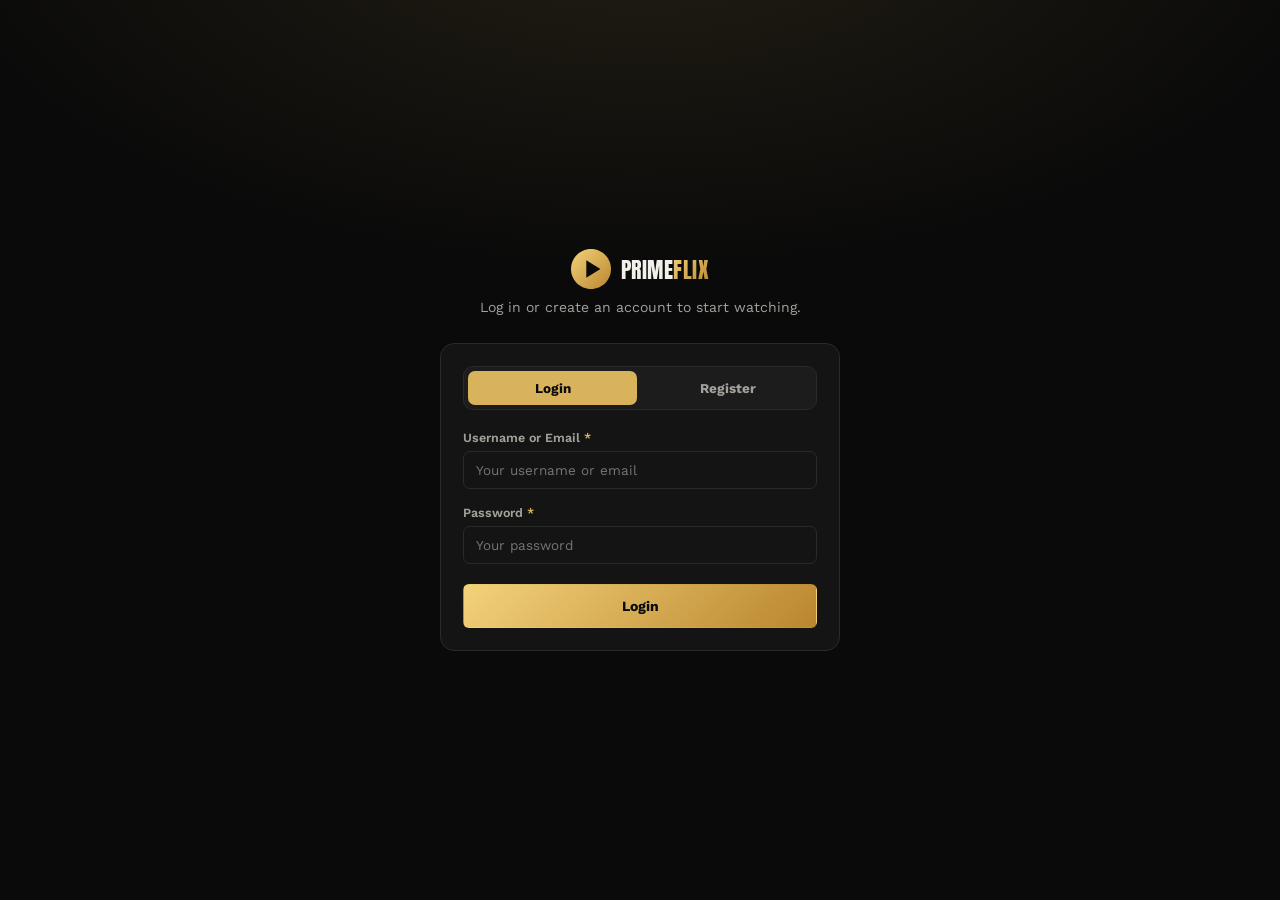
==== login.html @ 798533f0 "Add files via upload" ====
<!DOCTYPE html>
<html lang="en">
<head>
<meta charset="UTF-8">
<meta name="viewport" content="width=device-width, initial-scale=1.0">
<title>Login — Prime Flix</title>
<link rel="preconnect" href="https://fonts.googleapis.com">
<link rel="preconnect" href="https://fonts.gstatic.com" crossorigin>
<link href="https://fonts.googleapis.com/css2?family=Anton&family=Work+Sans:wght@400;500;600;700&display=swap" rel="stylesheet">
<link rel="stylesheet" href="style.css">
<link rel="icon" href="favicon.ico" sizes="any">
<link rel="icon" href="favicon.svg" type="image/svg+xml">
<link rel="apple-touch-icon" href="apple-touch-icon.png">
<link rel="manifest" href="site.webmanifest">
<meta name="theme-color" content="#0a0a0a">
</head>
<body class="login-page">

<!-- =========================================================
     LOGIN / REGISTER — halaman berasingan daripada laman utama
     (index.html). Selepas berjaya log masuk/daftar, sesi disimpan
     dalam localStorage (login.js) dan pengguna dibawa ke index.html
     (atau ke ?redirect=... jika page ni dibuka melalui requireAuth()
     pada movie.html / watch.html / index.html).
     ========================================================= -->
<div class="auth-gate" id="authGate">
  <div class="auth-gate-inner">
    <a href="index.html" class="logo auth-gate-logo" aria-label="Prime Flix - Home">
      <svg class="logo-mark" width="40" height="40" viewBox="0 0 34 34" fill="none" xmlns="http://www.w3.org/2000/svg">
        <path d="M17 0C7.6 0 0 7.6 0 17s7.6 17 17 17 17-7.6 17-17S26.4 0 17 0Z" fill="url(#pfGradGate)"/>
        <path d="M13 9.5 25 17l-12 7.5V9.5Z" fill="#0A0A0A"/>
        <defs>
          <linearGradient id="pfGradGate" x1="0" y1="0" x2="34" y2="34" gradientUnits="userSpaceOnUse">
            <stop stop-color="#F3D27A"/>
            <stop offset="1" stop-color="#B9862F"/>
          </linearGradient>
        </defs>
      </svg>
      <span class="logo-word">PRIME<span class="logo-word-accent">FLIX</span></span>
    </a>
    <p class="auth-gate-tagline">Log in or create an account to start watching.</p>

    <div class="auth-gate-card">
      <div class="auth-gate-tabs" id="authGateTabs">
        <button type="button" class="auth-gate-tab active" data-gate-tab="login">Login</button>
        <button type="button" class="auth-gate-tab" data-gate-tab="register">Register</button>
      </div>

      <form id="gateLoginForm" class="admin-form auth-gate-form" novalidate>
        <label class="form-field">
          <span>Username or Email <em>*</em></span>
          <input type="text" name="Username" required placeholder="Your username or email" autocomplete="username">
        </label>
        <label class="form-field">
          <span>Password <em>*</em></span>
          <input type="password" name="Password" required placeholder="Your password" autocomplete="current-password">
        </label>

        <div class="form-error" data-form-error hidden></div>

        <button type="submit" class="btn btn-primary auth-gate-submit" data-submit-btn>Login</button>
      </form>

      <form id="gateRegisterForm" class="admin-form auth-gate-form" novalidate hidden>
        <label class="form-field">
          <span>Username <em>*</em></span>
          <input type="text" name="Username" required placeholder="Choose a username" autocomplete="username" minlength="3">
        </label>
        <label class="form-field">
          <span>Email <em>*</em></span>
          <input type="email" name="Email" required placeholder="you@example.com" autocomplete="email">
        </label>
        <label class="form-field">
          <span>Password <em>*</em></span>
          <input type="password" name="Password" required placeholder="At least 6 characters" autocomplete="new-password" minlength="6">
        </label>
        <label class="form-field">
          <span>Confirm Password <em>*</em></span>
          <input type="password" name="ConfirmPassword" required placeholder="Re-enter your password" autocomplete="new-password" minlength="6">
        </label>

        <div class="form-error" data-form-error hidden></div>

        <button type="submit" class="btn btn-primary auth-gate-submit" data-submit-btn>Register</button>
      </form>
    </div>
  </div>
</div>

<script src="login.js"></script>
</body>
</html>
---- style.css ----
/* =========================================================
   PRIME FLIX — Design tokens
   ========================================================= */
:root{
  --bg:            #0a0a0a;
  --bg-raised:     #141414;
  --bg-card:       #1c1c1c;
  --line:          #2a2a28;
  --gold:          #d9b25c;
  --gold-soft:     #f3d27a;
  --gold-deep:     #b9862f;
  --text:          #f2f0ea;
  --text-muted:    #a3a19a;
  --text-dim:      #706e68;

  --font-display: "Anton", "Arial Narrow", sans-serif;
  --font-body:    "Work Sans", -apple-system, BlinkMacSystemFont, sans-serif;

  --header-h: 72px;
}

*{ box-sizing:border-box; margin:0; padding:0; }

html{ scroll-behavior:smooth; }

body{
  background:var(--bg);
  color:var(--text);
  font-family:var(--font-body);
  -webkit-font-smoothing:antialiased;
  min-height:100vh;
}

a{ color:inherit; text-decoration:none; }
button{ font-family:inherit; cursor:pointer; }

/* Sembunyikan scrollbar menegak pada halaman utama sahaja (bukan
   movie.html) — tatal (scroll) masih berfungsi seperti biasa, cuma
   bar/track scrollbar tak dipaparkan secara visual. */
body:not(.detail-page){
  scrollbar-width:none;      /* Firefox */
  -ms-overflow-style:none;   /* Edge/IE lama */
}
body:not(.detail-page)::-webkit-scrollbar{
  display:none;              /* Chrome, Safari, Edge (Chromium) */
}

::selection{ background:var(--gold-deep); color:#0a0a0a; }

/* Focus visibility */
a:focus-visible, button:focus-visible, input:focus-visible{
  outline:2px solid var(--gold);
  outline-offset:3px;
}

@media (prefers-reduced-motion: reduce){
  *{ animation-duration:0.01ms !important; transition-duration:0.01ms !important; }
}

/* =========================================================
   HEADER
   ========================================================= */
.site-header{
  position:sticky;
  top:0;
  z-index:100;
  height:var(--header-h);
  display:flex;
  align-items:center;
  background:linear-gradient(180deg, rgba(10,10,10,0.97) 0%, rgba(10,10,10,0.85) 100%);
  backdrop-filter:blur(10px);
  border-bottom:1px solid var(--line);
}

.header-inner{
  width:100%;
  max-width:1400px;
  margin:0 auto;
  padding:0 32px;
  display:flex;
  align-items:center;
  gap:40px;
}

/* Logo */
.logo{
  display:flex;
  align-items:center;
  gap:10px;
  flex-shrink:0;
}
.logo-mark{ display:block; }
.logo-word{
  font-family:var(--font-display);
  font-size:20px;
  letter-spacing:1.5px;
  color:var(--text);
  line-height:1;
  padding-top:2px;
}
.logo-word-accent{
  background:linear-gradient(135deg, var(--gold-soft), var(--gold-deep));
  -webkit-background-clip:text;
  background-clip:text;
  color:transparent;
}

/* Nav */
.main-nav{
  display:flex;
  align-items:center;
  gap:28px;
}
.nav-link{
  font-size:15px;
  font-weight:600;
  color:var(--text-muted);
  padding:8px 2px;
  position:relative;
  transition:color .2s ease;
}
button.nav-link{
  background:none;
  border:none;
  cursor:pointer;
  font-family:inherit;
}
.nav-link::after{
  content:"";
  position:absolute;
  left:0; right:0; bottom:-2px;
  height:2px;
  background:var(--gold);
  transform:scaleX(0);
  transform-origin:left;
  transition:transform .25s ease;
}
.nav-link:hover{ color:var(--text); }
.nav-link.active{ color:var(--text); }
.nav-link.active::after{ transform:scaleX(1); }

/* Header actions (search on the right) */
.header-actions{
  margin-left:auto;
  display:flex;
  align-items:center;
  gap:16px;
}

/* Auth area (Login button / logged-in user + Logout) */
.auth-area{
  display:flex;
  align-items:center;
  gap:10px;
}
.auth-user-name{
  font-size:13px;
  font-weight:600;
  color:var(--text-muted);
  white-space:nowrap;
}
.auth-user-name .auth-role-tag{
  margin-left:6px;
  font-size:10px;
  font-weight:700;
  text-transform:uppercase;
  letter-spacing:.04em;
  color:var(--gold);
  border:1px solid rgba(217,178,92,0.4);
  border-radius:4px;
  padding:2px 6px;
}
.auth-area-mobile{
  display:flex;
  align-items:center;
  justify-content:space-between;
  gap:10px;
  padding:8px 2px 0;
  border-top:1px solid var(--line);
  margin-top:6px;
}
.auth-switch{
  margin-top:4px;
  font-size:12.5px;
  color:var(--text-dim);
  text-align:center;
}
.auth-switch-link{
  background:none;
  border:none;
  padding:0;
  font:inherit;
  font-weight:700;
  color:var(--gold-soft);
  cursor:pointer;
  text-decoration:underline;
}

/* =========================================================
   AUTH GATE — full-page login/register layout used by the
   standalone login.html page.
   ========================================================= */
.auth-gate{
  min-height:100vh;
  display:flex;
  align-items:center;
  justify-content:center;
  padding:32px 20px;
  background:
    radial-gradient(1200px 600px at 50% -10%, rgba(217,178,92,0.12), transparent 60%),
    var(--bg);
}
.auth-gate-inner{
  width:100%;
  max-width:400px;
  display:flex;
  flex-direction:column;
  align-items:center;
  text-align:center;
}
.auth-gate-logo{
  display:flex;
  align-items:center;
  gap:10px;
  margin-bottom:10px;
}
.auth-gate-logo .logo-word{
  font-family:'Anton', sans-serif;
  font-size:22px;
  letter-spacing:.02em;
  color:var(--text);
}
.auth-gate-tagline{
  font-size:14px;
  color:var(--text-muted);
  margin-bottom:28px;
}
.auth-gate-card{
  width:100%;
  background:var(--bg-raised);
  border:1px solid var(--line);
  border-radius:14px;
  padding:22px;
}
.auth-gate-tabs{
  display:flex;
  gap:6px;
  background:var(--bg-card);
  border:1px solid var(--line);
  border-radius:10px;
  padding:4px;
  margin-bottom:20px;
}
.auth-gate-tab{
  flex:1;
  background:none;
  border:none;
  border-radius:7px;
  padding:9px 0;
  font-size:13.5px;
  font-weight:700;
  color:var(--text-muted);
  cursor:pointer;
  transition:background .2s ease, color .2s ease;
}
.auth-gate-tab.active{
  background:var(--gold);
  color:#0a0a0a;
}
.auth-gate-form{ text-align:left; }
.auth-gate-form[hidden]{ display:none; }
.auth-gate-submit{ width:100%; margin-top:4px; justify-content:center; }

.search-form{
  position:relative;
  display:flex;
  align-items:center;
  background:var(--bg-raised);
  border:1px solid var(--line);
  border-radius:8px;
  padding:0 10px;
  height:38px;
  transition:border-color .2s ease, width .2s ease;
  width:230px;
}
.search-form:focus-within{
  border-color:var(--gold-deep);
}
.search-icon-btn{
  background:none;
  border:none;
  color:var(--text-dim);
  display:flex;
  align-items:center;
  padding:4px;
  touch-action:manipulation;
}
.search-form:focus-within .search-icon-btn{ color:var(--gold); }
.search-input{
  background:none;
  border:none;
  color:var(--text);
  font-size:14px;
  padding:0 8px;
  width:100%;
  outline:none;
  touch-action:manipulation;
}
.search-input::placeholder{ color:var(--text-dim); }

.search-results{
  position:absolute;
  top:calc(100% + 8px);
  left:0;
  right:0;
  min-width:320px;
  max-height:420px;
  overflow-y:auto;
  background:var(--bg-raised);
  border:1px solid var(--line);
  border-radius:10px;
  box-shadow:0 16px 40px rgba(0,0,0,0.45);
  padding:6px;
  z-index:120;
}
.search-results[hidden]{ display:none; }
.search-result-item{
  display:flex;
  align-items:center;
  gap:12px;
  padding:8px;
  border-radius:8px;
  cursor:pointer;
  color:var(--text);
}
.search-result-item:hover,
.search-result-item.active{
  background:rgba(243,210,122,0.08);
}
.search-result-thumb{
  flex:0 0 auto;
  width:42px;
  height:58px;
  border-radius:5px;
  background:linear-gradient(160deg, #1c1a15 0%, #141414 55%, #0a0a0a 100%);
  background-size:cover;
  background-position:center;
}
.search-result-info{
  min-width:0;
  flex:1 1 auto;
}
.search-result-title{
  font-size:13.5px;
  font-weight:600;
  color:var(--text);
  white-space:nowrap;
  overflow:hidden;
  text-overflow:ellipsis;
}
.search-result-sub{
  font-size:12px;
  color:var(--text-dim);
  margin-top:2px;
}
.search-result-empty{
  padding:16px 10px;
  text-align:center;
  color:var(--text-dim);
  font-size:13px;
}
@media (max-width:480px){
  .search-results{ min-width:0; }
}

.hamburger{
  display:none;
  flex-direction:column;
  justify-content:center;
  gap:5px;
  width:34px;
  height:34px;
  background:none;
  border:none;
}
.hamburger span{
  display:block;
  height:2px;
  background:var(--text);
  border-radius:2px;
  transition:transform .25s ease, opacity .25s ease;
}
.hamburger[aria-expanded="true"] span:nth-child(1){ transform:translateY(7px) rotate(45deg); }
.hamburger[aria-expanded="true"] span:nth-child(2){ opacity:0; }
.hamburger[aria-expanded="true"] span:nth-child(3){ transform:translateY(-7px) rotate(-45deg); }

.mobile-nav{
  display:none;
  flex-direction:column;
  position:absolute;
  top:100%;
  left:0;
  right:0;
  background:var(--bg-raised);
  border-bottom:1px solid var(--line);
  padding:8px 24px 16px;
  max-height:calc(100vh - var(--header-h));
  overflow-y:auto;
}
.mobile-nav .nav-link{
  padding:12px 0;
  border-bottom:1px solid var(--line);
  text-align:left;
  width:100%;
}
.mobile-nav.open{ display:flex; }

/* =========================================================
   HERO
   ========================================================= */
.hero{
  position:relative;
  min-height:78vh;
  display:flex;
  align-items:flex-end;
  overflow:hidden;
  touch-action:pan-y;
}
.hero-fullpage{
  min-height:100vh;
}
.hero-backdrop-img{
  position:absolute;
  inset:0;
  background-size:cover;
  background-position:center;
  background-repeat:no-repeat;
  background-color:#141414;
  transition:background-image 0.5s ease;
}
.hero-backdrop{
  position:absolute;
  inset:0;
  background:
    radial-gradient(ellipse 90% 60% at 75% 20%, rgba(185,134,47,0.22), transparent 60%),
    linear-gradient(0deg, var(--bg) 5%, rgba(10,10,10,0.35) 45%, rgba(10,10,10,0.75) 100%),
    linear-gradient(120deg, rgba(28,26,21,0.55) 0%, rgba(20,20,20,0.55) 45%, rgba(10,10,10,0.75) 100%);
}
.hero-backdrop::after{
  content:"";
  position:absolute;
  inset:0;
  background-image:
    repeating-linear-gradient(115deg, rgba(255,255,255,0.02) 0 2px, transparent 2px 90px);
}
.hero-content{
  position:relative;
  z-index:2;
  max-width:640px;
  padding:0 32px 72px;
  margin:0 auto;
  width:100%;
  max-width:1400px;
  opacity:1;
  transition:opacity 0.35s ease;
}
/* Sembunyikan kandungan hero (termasuk teks contoh/statik dalam HTML)
   selagi movie sebenar dari Google Sheet belum siap dimuatkan, supaya
   pengguna tak nampak movie yang salah berkelip sebentar semasa
   refresh / kembali ke laman utama. */
.hero-content.is-loading{
  opacity:0;
  pointer-events:none;
}
.hero-eyebrow{
  color:var(--gold);
  font-weight:700;
  font-size:13px;
  letter-spacing:2.5px;
  text-transform:uppercase;
  margin-bottom:14px;
}
.hero-title{
  font-family:var(--font-display);
  font-size:clamp(36px, 6vw, 68px);
  line-height:0.98;
  letter-spacing:0.5px;
  margin-bottom:20px;
  max-width:620px;
}
.hero-desc{
  color:var(--text-muted);
  font-size:16px;
  line-height:1.6;
  max-width:480px;
  margin-bottom:28px;
}
.hero-actions{
  display:flex;
  gap:14px;
  flex-wrap:wrap;
}
/* PENTING: kaedah paling kukuh untuk sembunyi #movieActions / #tvActions
   — guna class .is-hidden dengan !important supaya TIDAK akan ditindih
   oleh mana-mana peraturan display lain dalam stylesheet ini. */
.hero-actions.is-hidden,
.hero-actions[hidden]{
  display:none !important;
}

/* TV Show — kotak statik papar Musim (tiada dropdown, sebab satu
   poster = satu musim sahaja). Episod kekal sebagai dropdown. */
.season-badge{
  display:inline-flex;
  align-items:center;
  gap:6px;
  padding:13px 24px;
  border-radius:6px;
  font-size:14px;
  font-weight:700;
  border:1px solid var(--line);
  background:rgba(255,255,255,0.06);
  color:var(--text);
}

/* TV Show — butang pilih Episod (dropdown) */
.select-btn-wrap{
  position:relative;
}
.select-btn{
  gap:8px;
}
.select-btn svg:last-child{
  transition:transform .2s ease;
}
.select-btn[aria-expanded="true"] svg:last-child{
  transform:rotate(180deg);
}
.select-dropdown{
  position:absolute;
  top:calc(100% + 8px);
  left:0;
  z-index:20;
  min-width:150px;
  max-height:260px;
  overflow-y:auto;
  background:var(--bg-card);
  border:1px solid var(--line);
  border-radius:10px;
  padding:6px;
  box-shadow:0 16px 36px rgba(0,0,0,0.55);
}
.select-dropdown[hidden]{ display:none; }
.select-option{
  display:block;
  width:100%;
  text-align:left;
  background:none;
  border:none;
  color:var(--text);
  font-family:inherit;
  font-size:13.5px;
  font-weight:600;
  padding:9px 12px;
  border-radius:6px;
  cursor:pointer;
  transition:background .15s ease, color .15s ease;
}
.select-option:hover{
  background:rgba(217,178,92,0.12);
  color:var(--gold-soft);
}
.select-option.active{
  color:var(--gold-soft);
  background:rgba(217,178,92,0.08);
}

.hero-meta{
  color:var(--gold);
  font-weight:600;
  font-size:14px;
  letter-spacing:0.3px;
  margin-top:-8px;
  margin-bottom:16px;
}
.hero-dots{
  display:flex;
  gap:8px;
  margin-top:26px;
}
.hero-dots:empty{
  margin-top:0;
}
.hero-dot{
  width:22px;
  height:4px;
  border-radius:3px;
  border:none;
  padding:0;
  background:rgba(255,255,255,0.25);
  cursor:pointer;
  transition:background 0.25s ease, width 0.25s ease;
}
.hero-dot:hover{
  background:rgba(255,255,255,0.45);
}
.hero-dot.active{
  background:var(--gold);
  width:34px;
}
.btn{
  display:inline-flex;
  align-items:center;
  gap:8px;
  padding:13px 24px;
  border-radius:6px;
  font-size:14px;
  font-weight:700;
  border:1px solid transparent;
  transition:transform .15s ease, background .2s ease, border-color .2s ease;
}
.btn:hover{ transform:translateY(-1px); }
.btn-primary{
  background:linear-gradient(135deg, var(--gold-soft), var(--gold-deep));
  color:#0a0a0a;
}
.btn-secondary{
  background:rgba(255,255,255,0.06);
  border-color:var(--line);
  color:var(--text);
}
.btn-secondary:hover{ border-color:var(--gold-deep); }
.btn-secondary.in-watchlist{
  border-color:var(--gold-deep);
  color:var(--gold-soft);
}

/* =========================================================
   CONTENT ROWS
   ========================================================= */
.content{
  max-width:1400px;
  margin:0 auto;
  padding:8px 32px 64px;
}
.row-section{ margin-top:44px; }
.row-head{
  display:flex;
  align-items:baseline;
  justify-content:space-between;
  margin-bottom:16px;
}
.row-head h2{
  font-family:var(--font-display);
  font-size:22px;
  letter-spacing:0.5px;
  font-weight:400;
}
.row-see-all{
  font-size:13px;
  font-weight:600;
  color:var(--text-dim);
  transition:color .2s ease;
}
.row-see-all:hover{ color:var(--gold); }

.card-row{
  display:flex;
  gap:14px;
  overflow-x:auto;
  padding-bottom:14px;
  scroll-snap-type:x proximity;
}
.card-row::-webkit-scrollbar{ height:6px; }
.card-row::-webkit-scrollbar-track{ background:transparent; }
.card-row::-webkit-scrollbar-thumb{ background:var(--line); border-radius:4px; }

/* Grid 7 lajur x 5 baris — tiada scroll ke tepi, movie terbaharu
   dipaparkan dahulu dan yang lain teranjak ke kanan / turun baris. */
.poster-grid{
  display:grid;
  grid-template-columns:repeat(7, minmax(0, 1fr));
  gap:14px;
}
.poster-grid .poster-card,
.poster-grid .poster-art{
  width:100%;
}
.poster-grid .poster-art{
  height:auto;
  aspect-ratio:2 / 3;
}

.poster-card{
  flex:0 0 auto;
  width:190px;
  scroll-snap-align:start;
  cursor:pointer;
}
.poster-art{
  position:relative;
  width:190px;
  height:270px;
  border-radius:8px;
  overflow:hidden;
  border:1px solid var(--line);
  display:flex;
  align-items:flex-end;
  transition:transform .25s ease, border-color .25s ease, box-shadow .25s ease;
  background-size:cover;
  background-position:center;
  background-repeat:no-repeat;
}
.poster-card:hover .poster-art{
  transform:translateY(-6px) scale(1.03);
  border-color:var(--gold-deep);
  box-shadow:0 16px 32px rgba(0,0,0,0.5);
}
.poster-badge{
  position:absolute;
  top:10px;
  left:10px;
  background:rgba(10,10,10,0.6);
  color:var(--gold-soft);
  font-size:11px;
  font-weight:700;
  padding:3px 8px;
  border-radius:4px;
  letter-spacing:0.5px;
}
.poster-play{
  position:absolute;
  inset:0;
  display:flex;
  align-items:center;
  justify-content:center;
  opacity:0;
  background:rgba(10,10,10,0.35);
  transition:opacity .2s ease;
}
.poster-card:hover .poster-play{ opacity:1; }
.poster-play svg{ filter:drop-shadow(0 4px 10px rgba(0,0,0,0.6)); }
.poster-meta{
  padding:10px 2px 0;
}
.poster-title{
  font-size:13.5px;
  font-weight:600;
  color:var(--text);
  white-space:nowrap;
  overflow:hidden;
  text-overflow:ellipsis;
}
.poster-sub{
  font-size:12px;
  color:var(--text-dim);
  margin-top:2px;
}

/* ---- Skeleton loading (poster belum sampai lagi) ---- */
@keyframes primeflixShimmer{
  0%{ background-position:200% 0; }
  100%{ background-position:-200% 0; }
}
.skeleton-shimmer{
  background:linear-gradient(90deg, rgba(255,255,255,0.05) 25%, rgba(255,255,255,0.12) 50%, rgba(255,255,255,0.05) 75%);
  background-size:200% 100%;
  animation:primeflixShimmer 1.4s ease-in-out infinite;
}
.poster-card.skeleton{ pointer-events:none; cursor:default; }
.poster-card.skeleton .poster-art{ border-color:var(--line); }
.poster-card.skeleton .poster-title,
.poster-card.skeleton .poster-sub{
  height:11px;
  border-radius:4px;
  color:transparent;
}
.poster-card.skeleton .poster-title{ width:85%; margin-bottom:6px; }
.poster-card.skeleton .poster-sub{ width:50%; height:10px; }


/* =========================================================
   FOOTER
   ========================================================= */
.site-footer{
  border-top:1px solid var(--line);
  padding:36px 0 48px;
}
.footer-inner{
  max-width:1400px;
  margin:0 auto;
  padding:0 32px;
  display:flex;
  align-items:center;
  gap:12px;
  flex-wrap:wrap;
}
.footer-logo{
  display:flex;
  align-items:center;
  gap:8px;
  font-family:var(--font-display);
  font-size:15px;
  letter-spacing:1px;
}
.footer-note{
  color:var(--text-dim);
  font-size:12.5px;
  margin-left:auto;
}

/* =========================================================
   WATCH PAGE (watch.html) — pemain video/iframe, fit dalam 1 page
   ========================================================= */
body.watch-page{
  height:100vh;
  overflow:hidden;
  display:flex;
  flex-direction:column;
}
body.watch-page .site-header{
  flex:0 0 auto;
}
.watch-main{
  flex:1 1 auto;
  min-height:0;
  display:flex;
  flex-direction:column;
  max-width:1400px;
  width:100%;
  margin:0 auto;
  padding:20px 32px 24px;
  overflow:hidden;
}
.watch-player-wrap{
  position:relative;
  width:100%;
  flex:1 1 auto;
  min-height:0;
  background:#000;
  border-radius:10px;
  overflow:hidden;
  border:1px solid var(--line);
}
.watch-player-wrap video,
.watch-player-wrap iframe{
  position:absolute;
  inset:0;
  width:100%;
  height:100%;
  border:none;
  display:block;
}
.watch-player-state{
  position:absolute;
  inset:0;
  display:flex;
  align-items:center;
  justify-content:center;
  flex-direction:column;
  gap:14px;
  text-align:center;
  padding:24px;
  color:var(--text-muted);
  font-size:14px;
}
.watch-player-state.is-hidden{ display:none; }
.watch-info{
  flex:0 0 auto;
  margin-top:18px;
}
.watch-title{
  font-family:var(--font-display);
  font-size:clamp(20px, 2.6vw, 30px);
  letter-spacing:0.5px;
  margin-bottom:8px;
}
.watch-meta{
  color:var(--gold);
  font-weight:600;
  font-size:14px;
  margin-bottom:8px;
}
.watch-actions{
  margin-top:14px;
}
.watch-player-outer{
  position:relative;
  flex:1 1 auto;
  min-height:0;
  display:flex;
}
.watch-nav-btn{
  position:absolute;
  top:50%;
  transform:translateY(-50%);
  z-index:5;
  width:44px;
  height:44px;
  border-radius:50%;
  border:1px solid var(--line);
  background:rgba(10,10,10,0.55);
  color:#fff;
  display:flex;
  align-items:center;
  justify-content:center;
  cursor:pointer;
  transition:background 0.15s ease, border-color 0.15s ease, opacity 0.15s ease;
}
.watch-nav-btn:hover{
  background:rgba(10,10,10,0.8);
  border-color:var(--gold-deep);
}
.watch-nav-btn[hidden]{ display:none; }
.watch-nav-prev{ left:16px; }
.watch-nav-next{ right:16px; }
@media (max-width:640px){
  .watch-nav-btn{ width:36px; height:36px; }
  .watch-nav-prev{ left:8px; }
  .watch-nav-next{ right:8px; }
}
.watch-desc{
  color:var(--text-muted);
  font-size:14px;
  line-height:1.5;
  max-width:760px;
  display:-webkit-box;
  -webkit-line-clamp:2;
  -webkit-box-orient:vertical;
  overflow:hidden;
}

/* =========================================================
   MOVIE DETAIL PAGE (movie.html) — fix dalam 1 page, tiada scroll
   ========================================================= */
body.detail-page{
  height:100vh;
  overflow:hidden;
  display:flex;
  flex-direction:column;
}
body.detail-page .site-header{
  position:relative;
  flex:0 0 auto;
}
body.detail-page .hero-fullpage{
  flex:1 1 auto;
  min-height:0;
  /* Letak maklumat (tajuk, meta, deskripsi, butang) di ATAS SEBELAH
     KIRI kawasan backdrop, bukan di bawah seperti asal. */
  align-items:flex-start;
}
body.detail-page .hero-content{
  padding:56px 32px 0;
}
body.detail-page .hero-desc{
  display:-webkit-box;
  -webkit-line-clamp:6;
  -webkit-box-orient:vertical;
  overflow:hidden;
}

/* Watch page (tablet + mobile, up to 1024px): lebar kekal penuh, tapi
   tinggi video dikecilkan (guna aspect-ratio 16:9) supaya tak tarik
   sepenuh tinggi skrin. Page dibenarkan scroll supaya butiran & butang
   di bawah video tetap boleh dicapai. */
@media (max-width: 1024px){
  body.watch-page{
    height:auto;
    min-height:100vh;
    overflow-y:auto;
  }
  .watch-main{
    overflow:visible;
  }
  .watch-player-outer{
    flex:0 0 auto;
  }
  .watch-player-wrap{
    flex:none;
    aspect-ratio:16/9;
    min-height:0;
  }
}


/* =========================================================
   RESPONSIVE
   ========================================================= */
@media (max-width: 860px){
  .header-inner{ gap:16px; padding:0 18px; }
  .main-nav{ display:none; }
  .search-form{
    width:38px;
    padding:0;
    border:none;
    overflow:hidden;
    flex:0 0 auto;
  }
  .search-form .search-icon-btn{ flex:0 0 auto; touch-action:manipulation; }
  .search-form .search-input{
    width:0;
    padding:0;
    opacity:0;
    touch-action:manipulation;
  }
  .search-form.expanded{
    position:absolute;
    top:100%;
    left:0;
    right:0;
    width:auto;
    height:auto;
    padding:14px 18px;
    border:none;
    border-bottom:1px solid var(--line);
    border-radius:0;
    background:var(--bg-raised);
    overflow:visible;
    z-index:130;
  }
  .search-form.expanded .search-icon-btn{
    flex:0 0 auto;
    color:var(--text-dim);
  }
  .search-form.expanded .search-input{
    width:100%;
    opacity:1;
    padding:0 8px;
    font-size:16px;
    height:42px;
    background:var(--bg);
    border:1px solid var(--line);
    border-radius:8px;
  }
  .search-form.expanded .search-results{
    left:18px;
    right:18px;
    top:calc(100% + 4px);
  }
  .hamburger{ display:flex; }
  .hero{ min-height:64vh; }
  .hero-content{ padding:0 18px 48px; }
  .content{ padding:0 18px 48px; }
  .watch-main{ padding:14px 18px 18px; }
  .watch-desc{ -webkit-line-clamp:1; }
  .poster-grid{ grid-template-columns:repeat(4, minmax(0, 1fr)); }
}

/* Movie/TV Show detail page (tablet + mobile, up to 1024px so it also
   covers tablets in landscape): maklumat diletakkan di TENGAH (bukan
   kad terapung) — tiada latar belakang/border, hanya tulisan & butang
   kelihatan terus atas backdrop. */
@media (max-width: 1024px){
  body.detail-page .hero-fullpage{
    align-items:center;
  }
  body.detail-page .hero-content{
    width:100%;
    margin:0 auto;
    max-width:560px;
    text-align:center;
    background:none;
    backdrop-filter:none;
    -webkit-backdrop-filter:none;
    border-radius:0;
    padding:0 18px;
  }
  body.detail-page .hero-title,
  body.detail-page .hero-desc{
    margin-left:auto;
    margin-right:auto;
  }
  body.detail-page .hero-actions{
    justify-content:center;
  }
}

@media (max-width: 480px){
  .hero-desc{ font-size:14.5px; }
  .poster-card, .poster-art{ width:140px; }
  .poster-art{ height:200px; }
  .poster-grid{ grid-template-columns:repeat(2, minmax(0, 1fr)); }
  .poster-grid .poster-card,
  .poster-grid .poster-art{ width:100%; height:auto; }
  body.detail-page .hero-content{ max-width:100%; }
}
/* =========================================================
   ADMIN PANEL (overlay on top of the main site)
   ========================================================= */
.admin-open-btn{ white-space:nowrap; }

.admin-panel{
  position:fixed;
  inset:0;
  z-index:150;
  background:var(--bg);
  overflow-y:auto;
}
.admin-panel[hidden]{ display:none; }

.admin-header .header-inner{ gap:18px; }
.admin-tag{
  font-size:11px;
  font-weight:700;
  letter-spacing:1px;
  text-transform:uppercase;
  color:var(--gold);
  background:rgba(217,178,92,0.12);
  border:1px solid rgba(217,178,92,0.35);
  padding:5px 10px;
  border-radius:5px;
}
.btn-sm{ padding:9px 16px; font-size:13px; }

/* Intro */
.admin-main{
  max-width:1200px;
  margin:0 auto;
  padding:40px 32px 80px;
}
.admin-intro{
  display:flex;
  align-items:flex-end;
  justify-content:space-between;
  gap:24px;
  flex-wrap:wrap;
  border-bottom:1px solid var(--line);
  padding-bottom:28px;
}
.admin-eyebrow{
  color:var(--gold);
  font-weight:700;
  font-size:12px;
  letter-spacing:2px;
  text-transform:uppercase;
  margin-bottom:10px;
}
.admin-intro h1{
  font-family:var(--font-display);
  font-size:clamp(26px, 3.4vw, 38px);
  font-weight:400;
  letter-spacing:0.3px;
  margin-bottom:8px;
}
.admin-sub{ color:var(--text-muted); font-size:14.5px; }

.admin-status{
  margin-top:18px;
  padding:12px 16px;
  border-radius:8px;
  font-size:13.5px;
  font-weight:600;
}
.admin-status.status-error{
  background:rgba(214,88,74,0.12);
  border:1px solid rgba(214,88,74,0.4);
  color:#e88276;
}
.admin-status.status-info{
  background:rgba(217,178,92,0.1);
  border:1px solid rgba(217,178,92,0.35);
  color:var(--gold-soft);
}

/* Library */
.admin-library{ margin-top:36px; }
.admin-library-head{
  display:flex;
  align-items:center;
  justify-content:space-between;
  gap:16px;
  flex-wrap:wrap;
  margin-bottom:16px;
}
.admin-library-head h2{
  font-family:var(--font-display);
  font-size:20px;
  font-weight:400;
  letter-spacing:0.4px;
}
.admin-search-form{ width:260px; }

.admin-filter-tabs{
  display:flex;
  gap:8px;
  margin-bottom:20px;
}
.filter-tab{
  background:var(--bg-raised);
  border:1px solid var(--line);
  color:var(--text-muted);
  font-size:13px;
  font-weight:600;
  padding:8px 16px;
  border-radius:20px;
  transition:border-color .2s ease, color .2s ease, background .2s ease;
}
.filter-tab:hover{ color:var(--text); }
.filter-tab.active{
  background:linear-gradient(135deg, var(--gold-soft), var(--gold-deep));
  border-color:transparent;
  color:#0a0a0a;
}

.admin-table-wrap{ position:relative; min-height:120px; }
.admin-loading, .admin-empty{
  color:var(--text-dim);
  font-size:14px;
  padding:32px 4px;
  text-align:center;
  border:1px dashed var(--line);
  border-radius:10px;
}

.admin-grid{
  display:grid;
  grid-template-columns:repeat(auto-fill, minmax(220px, 1fr));
  gap:16px;
}

.admin-card{
  background:var(--bg-card);
  border:1px solid var(--line);
  border-radius:10px;
  overflow:hidden;
  display:flex;
  flex-direction:column;
  transition:border-color .2s ease, transform .2s ease;
}
.admin-card:hover{ border-color:var(--gold-deep); transform:translateY(-2px); }

.admin-card-art{
  position:relative;
  width:100%;
  aspect-ratio:2/3;
  background-size:cover;
  background-position:center;
  background-color:var(--bg-raised);
}
.admin-card-type{
  position:absolute;
  top:8px;
  left:8px;
  font-size:10.5px;
  font-weight:700;
  letter-spacing:0.4px;
  padding:3px 8px;
  border-radius:4px;
  background:rgba(10,10,10,0.7);
  color:var(--gold-soft);
}
.admin-card-body{
  padding:12px;
  display:flex;
  flex-direction:column;
  gap:4px;
  flex:1;
}
.admin-card-title{
  font-size:13.5px;
  font-weight:600;
  line-height:1.3;
}
.admin-card-meta{
  font-size:12px;
  color:var(--text-dim);
}
.admin-card-genres{
  font-size:11.5px;
  color:var(--text-muted);
  overflow:hidden;
  text-overflow:ellipsis;
  white-space:nowrap;
}
.admin-card-actions{
  margin-top:auto;
  display:flex;
  gap:8px;
  padding-top:10px;
}
.admin-card-actions button{
  flex:1;
  font-size:12px;
  font-weight:700;
  padding:8px 0;
  border-radius:6px;
  border:1px solid var(--line);
  background:var(--bg-raised);
  color:var(--text-muted);
  transition:border-color .2s ease, color .2s ease;
}
.admin-card-actions button:hover{ color:var(--text); border-color:var(--gold-deep); }
.admin-card-actions .btn-edit:hover{ color:var(--gold-soft); }
.admin-card-actions .btn-delete:hover{ color:#e88276; border-color:#a4443a; }

/* Modal */
/* Watch List modal — grid poster lebih kecil sesuai lebar modal,
   dengan butang buang (×) pada setiap kad. */
.watchlist-grid{
  grid-template-columns:repeat(auto-fill, minmax(140px, 1fr));
}
.poster-card.watchlist-card{
  position:relative;
}
.watchlist-remove-btn{
  position:absolute;
  top:8px;
  right:8px;
  z-index:2;
  width:26px;
  height:26px;
  display:flex;
  align-items:center;
  justify-content:center;
  border-radius:50%;
  border:1px solid rgba(255,255,255,0.25);
  background:rgba(10,10,10,0.65);
  color:var(--text);
  font-size:15px;
  line-height:1;
  transition:background .2s ease, border-color .2s ease, color .2s ease;
}
.watchlist-remove-btn:hover{
  background:rgba(214,88,74,0.85);
  border-color:transparent;
  color:#fff;
}

.modal-overlay{
  position:fixed;
  inset:0;
  z-index:200;
  background:rgba(6,6,6,0.72);
  backdrop-filter:blur(4px);
  display:flex;
  align-items:flex-start;
  justify-content:center;
  padding:5vh 16px;
  overflow-y:auto;
}
.modal-overlay[hidden]{ display:none; }

.modal{
  background:var(--bg-card);
  border:1px solid var(--line);
  border-radius:12px;
  width:100%;
  max-width:620px;
  padding:24px 28px 28px;
  box-shadow:0 30px 60px rgba(0,0,0,0.5);
  animation:modalIn .18s ease;
}
.modal-sm{ max-width:440px; }

@keyframes modalIn{
  from{ opacity:0; transform:translateY(8px); }
  to{ opacity:1; transform:translateY(0); }
}

.modal-head{
  display:flex;
  align-items:center;
  justify-content:space-between;
  margin-bottom:18px;
}
.modal-head h3{
  font-family:var(--font-display);
  font-weight:400;
  font-size:20px;
  letter-spacing:0.3px;
}
.modal-close{
  background:none;
  border:none;
  color:var(--text-dim);
  font-size:24px;
  line-height:1;
  padding:4px 6px;
  transition:color .2s ease;
}
.modal-close:hover{ color:var(--text); }

/* Type chooser */
.chooser-options{
  display:grid;
  grid-template-columns:1fr 1fr;
  gap:14px;
}
.chooser-card{
  background:var(--bg-raised);
  border:1px solid var(--line);
  border-radius:10px;
  padding:22px 14px;
  display:flex;
  flex-direction:column;
  align-items:center;
  gap:6px;
  transition:border-color .2s ease, transform .2s ease;
}
.chooser-card:hover{ border-color:var(--gold-deep); transform:translateY(-2px); }
.chooser-icon{ font-size:30px; }
.chooser-label{ font-weight:700; font-size:15px; }
.chooser-desc{ font-size:12px; color:var(--text-dim); text-align:center; }

/* Form */
.admin-form{ display:flex; flex-direction:column; gap:16px; }
.form-row{ display:flex; gap:14px; }
.form-row-split > *{ flex:1; }
.form-field{ display:flex; flex-direction:column; gap:6px; }
.form-field-narrow{ flex:0 0 120px; }
.form-field span{ font-size:12.5px; font-weight:600; color:var(--text-muted); }
.form-field em{ color:var(--gold); font-style:normal; }
.form-field small{ font-size:11px; color:var(--text-dim); }

.form-field input,
.form-field textarea,
.form-field select{
  background:var(--bg-raised);
  border:1px solid var(--line);
  border-radius:7px;
  color:var(--text);
  font-family:inherit;
  font-size:13.5px;
  padding:10px 12px;
  outline:none;
  transition:border-color .2s ease;
  width:100%;
}
.form-field input:focus,
.form-field textarea:focus,
.form-field select:focus{ border-color:var(--gold-deep); }
.form-field textarea{ resize:vertical; min-height:80px; }
.form-field select{ appearance:auto; }

/* Tag input (genre) */
.tag-input{
  background:var(--bg-raised);
  border:1px solid var(--line);
  border-radius:7px;
  padding:8px 10px;
  display:flex;
  flex-wrap:wrap;
  gap:6px;
  align-items:center;
}
.tag-input:focus-within{ border-color:var(--gold-deep); }
.tag-list{ display:flex; flex-wrap:wrap; gap:6px; }
.tag-chip{
  display:inline-flex;
  align-items:center;
  gap:6px;
  background:rgba(217,178,92,0.14);
  border:1px solid rgba(217,178,92,0.35);
  color:var(--gold-soft);
  font-size:12px;
  font-weight:600;
  padding:4px 6px 4px 10px;
  border-radius:20px;
}
.tag-chip button{
  background:none;
  border:none;
  color:var(--gold-soft);
  font-size:14px;
  line-height:1;
  padding:2px;
  opacity:0.75;
}
.tag-chip button:hover{ opacity:1; }
.tag-input-field{
  background:none;
  border:none;
  color:var(--text);
  font-size:13.5px;
  padding:4px 2px;
  flex:1;
  min-width:140px;
  outline:none;
}
.tag-input-field::placeholder{ color:var(--text-dim); }

/* Preview swatches */
.form-preview{ display:flex; gap:12px; }
.form-preview-poster,
.form-preview-backdrop{
  flex:1;
  height:80px;
  border-radius:7px;
  border:1px dashed var(--line);
  background-size:cover;
  background-position:center;
  background-color:var(--bg-raised);
  font-size:11px;
  color:var(--text-dim);
  display:flex;
  align-items:center;
  justify-content:center;
  text-align:center;
}
.form-preview-poster::before{ content:"Poster preview"; }
.form-preview-backdrop::before{ content:"Backdrop preview"; }
.form-preview-poster[style*="background-image"]::before,
.form-preview-backdrop[style*="background-image"]::before{ content:""; }

.form-error{
  background:rgba(214,88,74,0.12);
  border:1px solid rgba(214,88,74,0.4);
  color:#e88276;
  font-size:13px;
  padding:10px 12px;
  border-radius:7px;
}

.modal-actions{
  display:flex;
  justify-content:flex-end;
  gap:10px;
  margin-top:4px;
}
.btn-danger{
  background:rgba(214,88,74,0.15);
  border:1px solid rgba(214,88,74,0.4);
  color:#e88276;
}
.btn-danger:hover{ background:rgba(214,88,74,0.25); }
.btn[disabled]{ opacity:0.6; pointer-events:none; }

.delete-confirm-text{
  color:var(--text-muted);
  font-size:13.5px;
  line-height:1.6;
  margin-bottom:6px;
}

/* Toast */
.toast{
  position:fixed;
  left:50%;
  bottom:28px;
  transform:translateX(-50%) translateY(0);
  background:var(--bg-card);
  border:1px solid var(--line);
  color:var(--text);
  font-size:13.5px;
  font-weight:600;
  padding:12px 20px;
  border-radius:8px;
  box-shadow:0 12px 30px rgba(0,0,0,0.5);
  z-index:300;
}
.toast.toast-success{ border-color:rgba(217,178,92,0.5); color:var(--gold-soft); }
.toast.toast-error{ border-color:rgba(214,88,74,0.5); color:#e88276; }
.toast[hidden]{ display:none; }

/* Responsive */
@media (max-width:640px){
  .admin-main{ padding:28px 18px 60px; }
  .form-row{ flex-direction:column; }
  .form-field-narrow{ flex:1; }
  .admin-search-form{ width:100%; }
  .admin-library-head{ flex-direction:column; align-items:flex-start; }
  .chooser-options{ grid-template-columns:1fr; }
}

/* Admin intro action group */
.admin-intro-actions{
  display:flex;
  gap:10px;
  flex-wrap:wrap;
}

/* Broken links modal */
.modal-lg{ max-width:760px; }
.broken-links-note{
  color:var(--text-dim);
  font-size:13px;
  margin-bottom:16px;
}
.broken-links-body{ min-height:80px; margin-bottom:6px; }
.broken-links-list{
  display:flex;
  flex-direction:column;
  gap:10px;
  max-height:52vh;
  overflow-y:auto;
  padding-right:4px;
}
.broken-link-item{
  display:flex;
  align-items:center;
  gap:12px;
  background:var(--bg-raised);
  border:1px solid rgba(214,88,74,0.35);
  border-radius:8px;
  padding:12px 14px;
}
.broken-link-info{ flex:1; min-width:0; }
.broken-link-title{
  font-size:13.5px;
  font-weight:600;
  color:var(--text);
  display:flex;
  align-items:center;
  gap:8px;
  flex-wrap:wrap;
}
.broken-link-field{
  font-size:10.5px;
  font-weight:700;
  letter-spacing:0.3px;
  text-transform:uppercase;
  color:#e88276;
  background:rgba(214,88,74,0.14);
  border:1px solid rgba(214,88,74,0.35);
  padding:2px 7px;
  border-radius:4px;
}
.broken-link-type{
  font-size:10.5px;
  font-weight:700;
  letter-spacing:0.3px;
  color:var(--text-dim);
}
.broken-link-url{
  font-size:12px;
  color:var(--text-dim);
  overflow:hidden;
  text-overflow:ellipsis;
  white-space:nowrap;
  margin-top:3px;
}
.broken-link-status{
  font-size:11.5px;
  font-weight:700;
  color:#e88276;
  white-space:nowrap;
}
.broken-link-edit{
  flex-shrink:0;
  font-size:12px;
  font-weight:700;
  padding:8px 14px;
  border-radius:6px;
  border:1px solid var(--line);
  background:var(--bg-card);
  color:var(--text-muted);
  transition:border-color .2s ease, color .2s ease;
}
.broken-link-edit:hover{ color:var(--gold-soft); border-color:var(--gold-deep); }
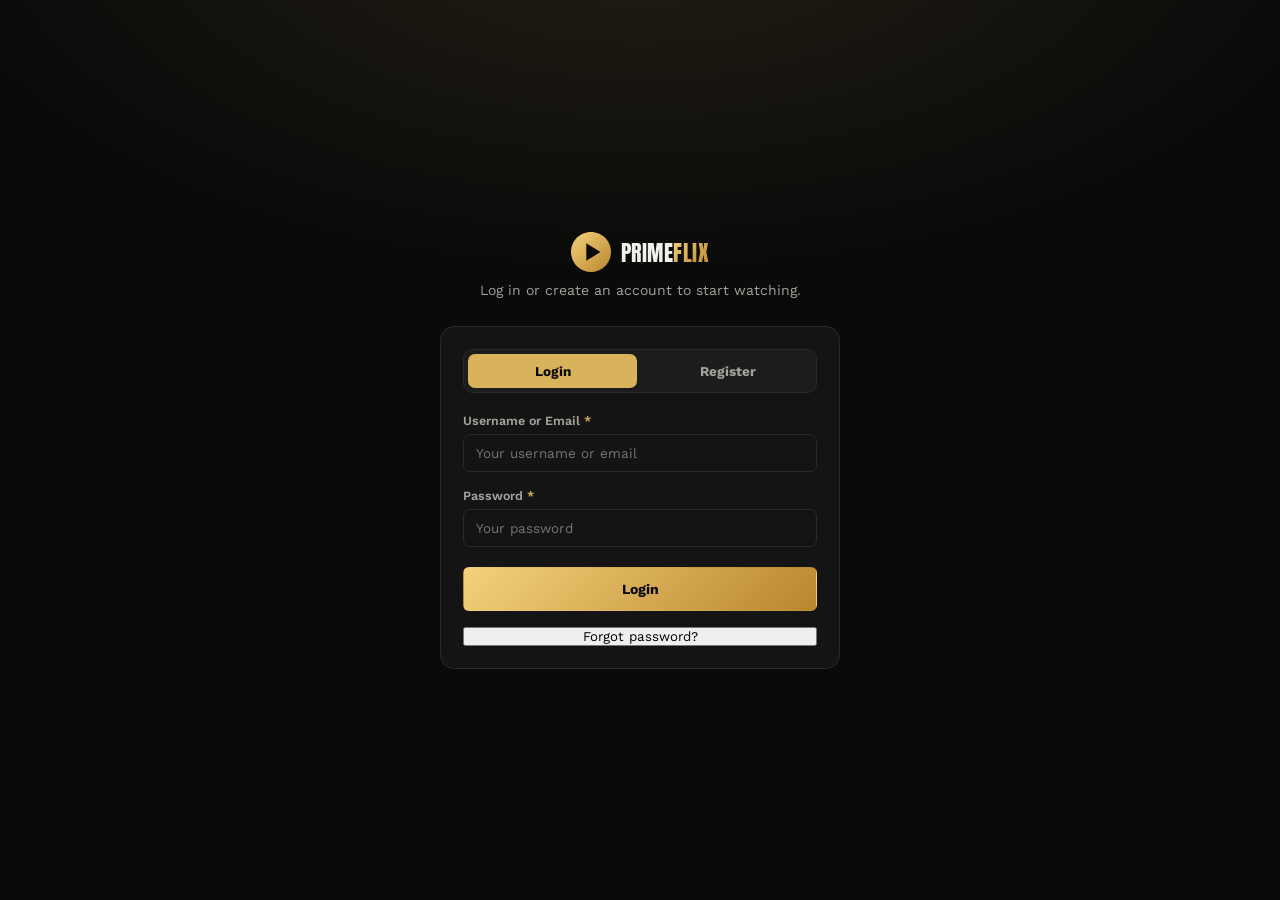
==== commit 42d6cc9f: "Update login.html" ====
--- a/login.html
+++ b/login.html
@@ -59,6 +59,7 @@
         <div class="form-error" data-form-error hidden></div>
 
         <button type="submit" class="btn btn-primary auth-gate-submit" data-submit-btn>Login</button>
+        <button type="button" class="auth-gate-forgot-link" id="forgotPasswordLink">Forgot password?</button>
       </form>
 
       <form id="gateRegisterForm" class="admin-form auth-gate-form" novalidate hidden>
@@ -83,6 +84,23 @@
 
         <button type="submit" class="btn btn-primary auth-gate-submit" data-submit-btn>Register</button>
       </form>
+
+      <!-- FORGOT PASSWORD — dipapar bila "Forgot password?" ditekan pada
+           borang Login. Emel akan hantar password pengguna (teks biasa)
+           ke alamat emel yang didaftarkan, jika alamat itu wujud. -->
+      <form id="gateForgotForm" class="admin-form auth-gate-form" novalidate hidden>
+        <label class="form-field">
+          <span>Registered Email <em>*</em></span>
+          <input type="email" name="Email" required placeholder="you@example.com" autocomplete="email">
+        </label>
+        <small>We'll email your password to this address if it's registered.</small>
+
+        <div class="form-error" data-form-error hidden></div>
+        <div class="form-success" data-form-success hidden></div>
+
+        <button type="submit" class="btn btn-primary auth-gate-submit" data-submit-btn>Send Password</button>
+        <button type="button" class="auth-gate-back-link" id="backToLoginLink">&larr; Back to Login</button>
+      </form>
     </div>
   </div>
 </div>
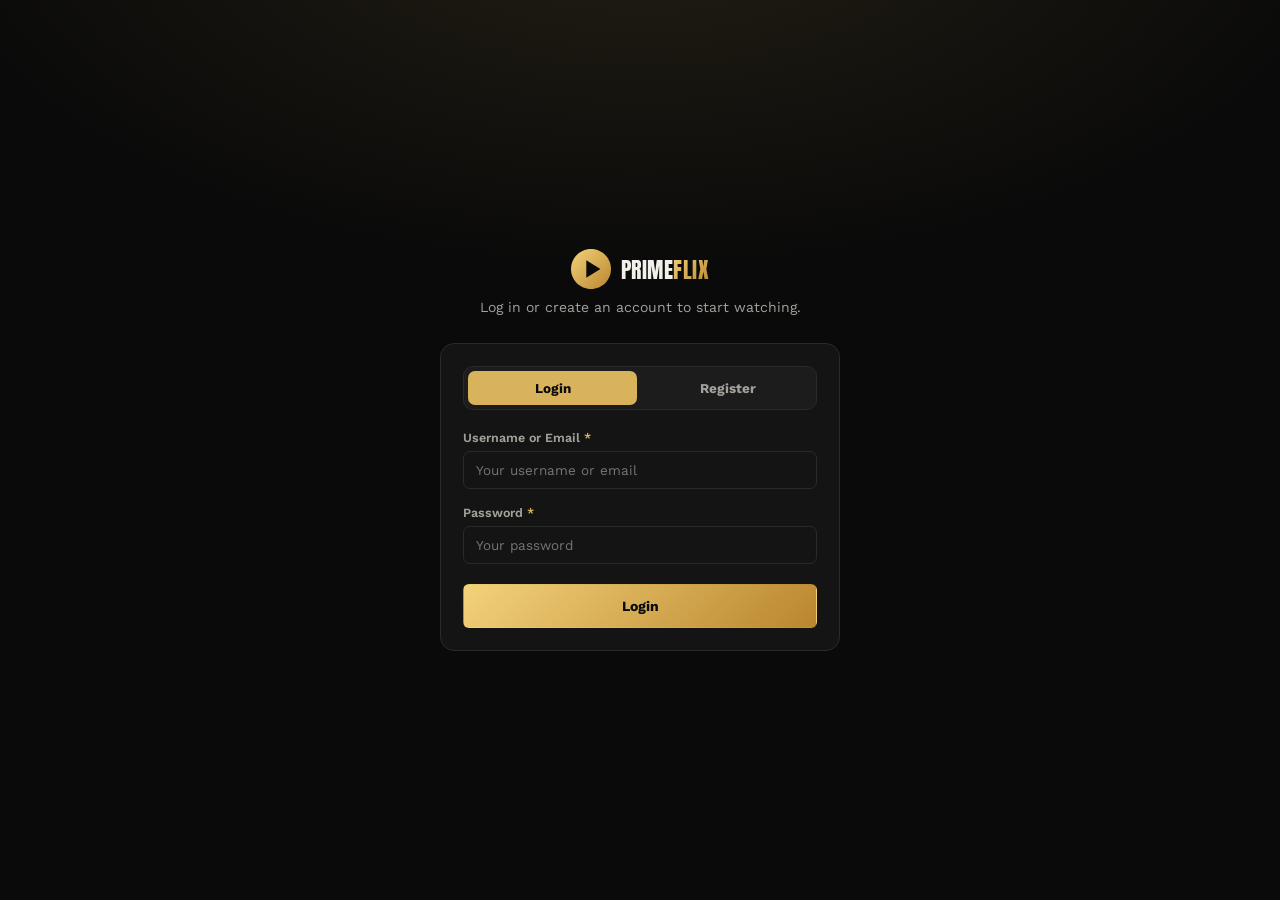
==== commit 4c22c48d: "Update login.html" ====
--- a/login.html
+++ b/login.html
@@ -59,7 +59,6 @@
         <div class="form-error" data-form-error hidden></div>
 
         <button type="submit" class="btn btn-primary auth-gate-submit" data-submit-btn>Login</button>
-        <button type="button" class="auth-gate-forgot-link" id="forgotPasswordLink">Forgot password?</button>
       </form>
 
       <form id="gateRegisterForm" class="admin-form auth-gate-form" novalidate hidden>
@@ -84,23 +83,6 @@
 
         <button type="submit" class="btn btn-primary auth-gate-submit" data-submit-btn>Register</button>
       </form>
-
-      <!-- FORGOT PASSWORD — dipapar bila "Forgot password?" ditekan pada
-           borang Login. Emel akan hantar password pengguna (teks biasa)
-           ke alamat emel yang didaftarkan, jika alamat itu wujud. -->
-      <form id="gateForgotForm" class="admin-form auth-gate-form" novalidate hidden>
-        <label class="form-field">
-          <span>Registered Email <em>*</em></span>
-          <input type="email" name="Email" required placeholder="you@example.com" autocomplete="email">
-        </label>
-        <small>We'll email your password to this address if it's registered.</small>
-
-        <div class="form-error" data-form-error hidden></div>
-        <div class="form-success" data-form-success hidden></div>
-
-        <button type="submit" class="btn btn-primary auth-gate-submit" data-submit-btn>Send Password</button>
-        <button type="button" class="auth-gate-back-link" id="backToLoginLink">&larr; Back to Login</button>
-      </form>
     </div>
   </div>
 </div>
--- a/style.css
+++ b/style.css
@@ -270,6 +270,42 @@
 .auth-gate-form{ text-align:left; }
 .auth-gate-form[hidden]{ display:none; }
 .auth-gate-submit{ width:100%; margin-top:4px; justify-content:center; }
+.auth-gate-forgot-link{
+  display:block;
+  width:100%;
+  background:none;
+  border:none;
+  margin-top:12px;
+  padding:0;
+  font-size:13px;
+  color:var(--text-muted);
+  text-decoration:underline;
+  cursor:pointer;
+  text-align:center;
+}
+.auth-gate-forgot-link:hover{ color:var(--text); }
+.auth-gate-back-link{
+  display:block;
+  width:100%;
+  background:none;
+  border:none;
+  margin-top:12px;
+  padding:0;
+  font-size:13px;
+  color:var(--text-muted);
+  text-decoration:underline;
+  cursor:pointer;
+  text-align:center;
+}
+.auth-gate-back-link:hover{ color:var(--text); }
+.form-success{
+  background:rgba(90,168,120,0.12);
+  border:1px solid rgba(90,168,120,0.4);
+  color:#7fcf9f;
+  font-size:13px;
+  padding:10px 12px;
+  border-radius:7px;
+}
 
 .search-form{
   position:relative;
